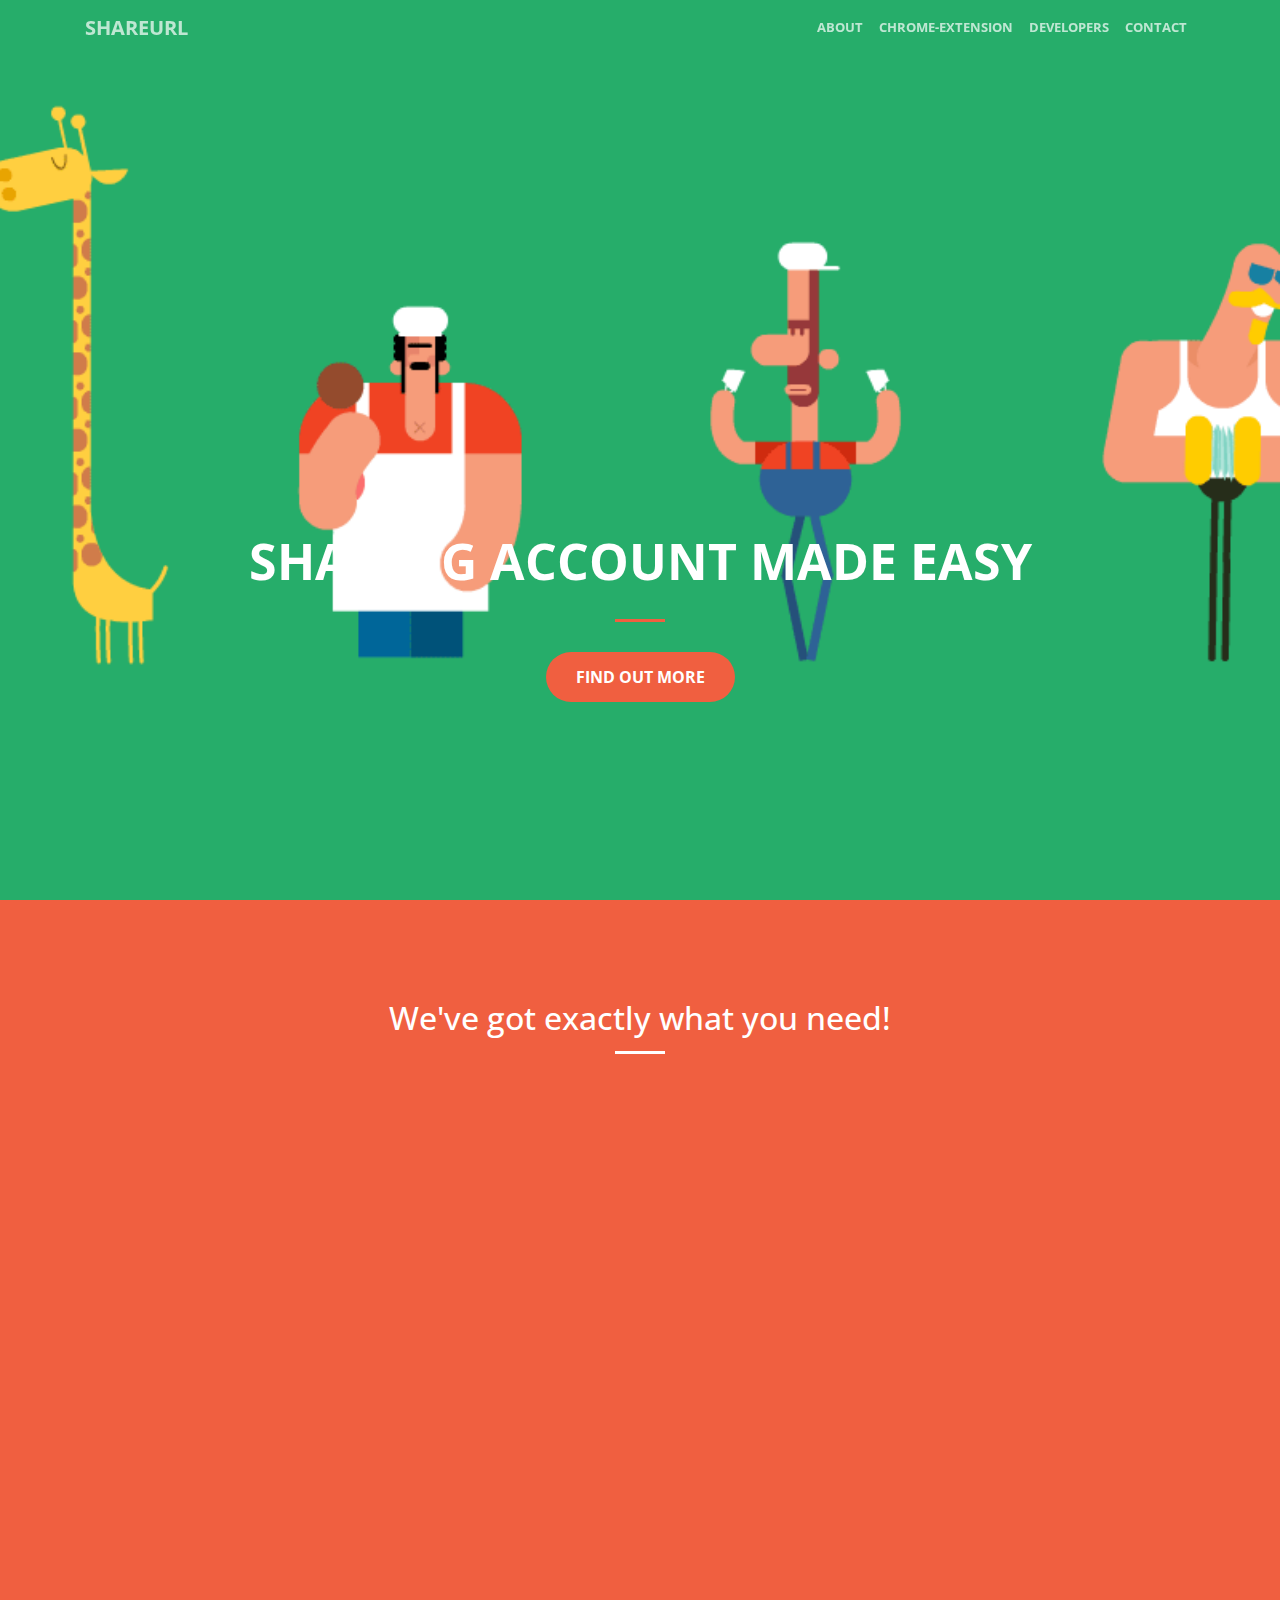
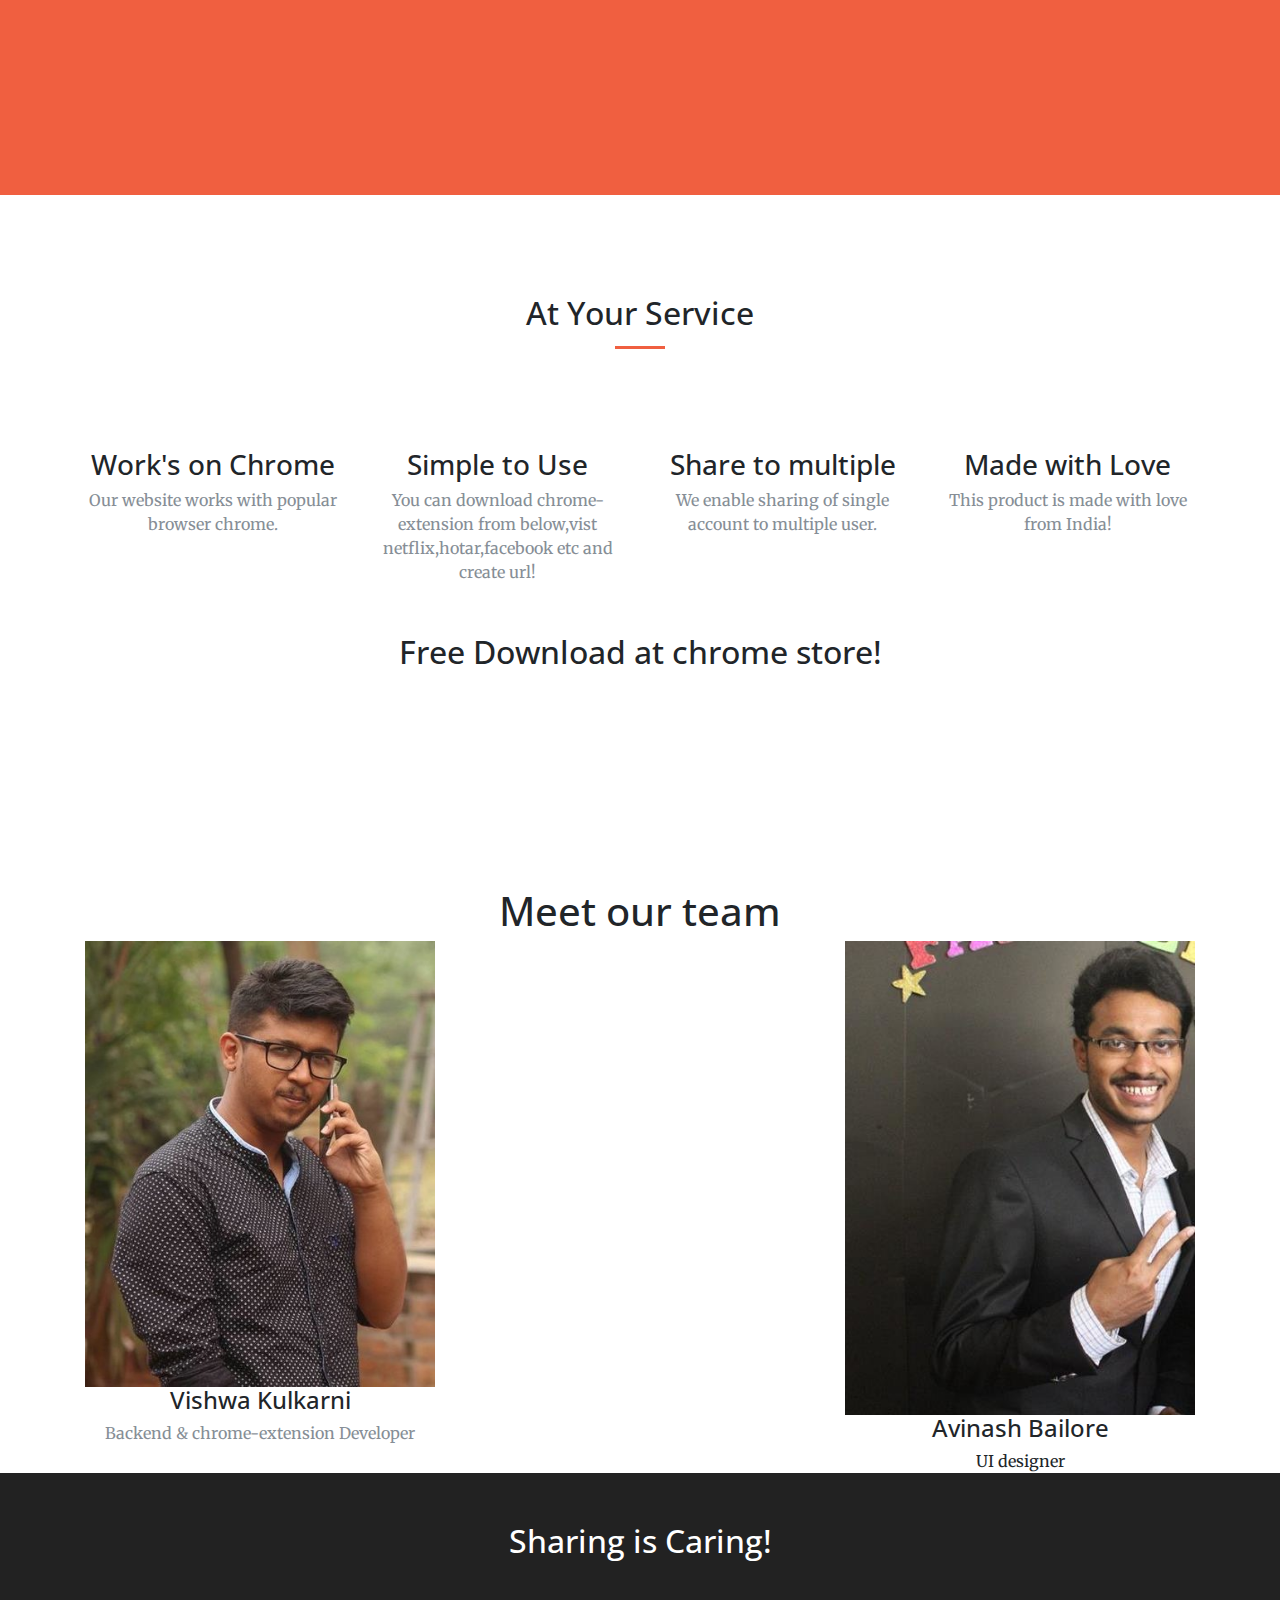
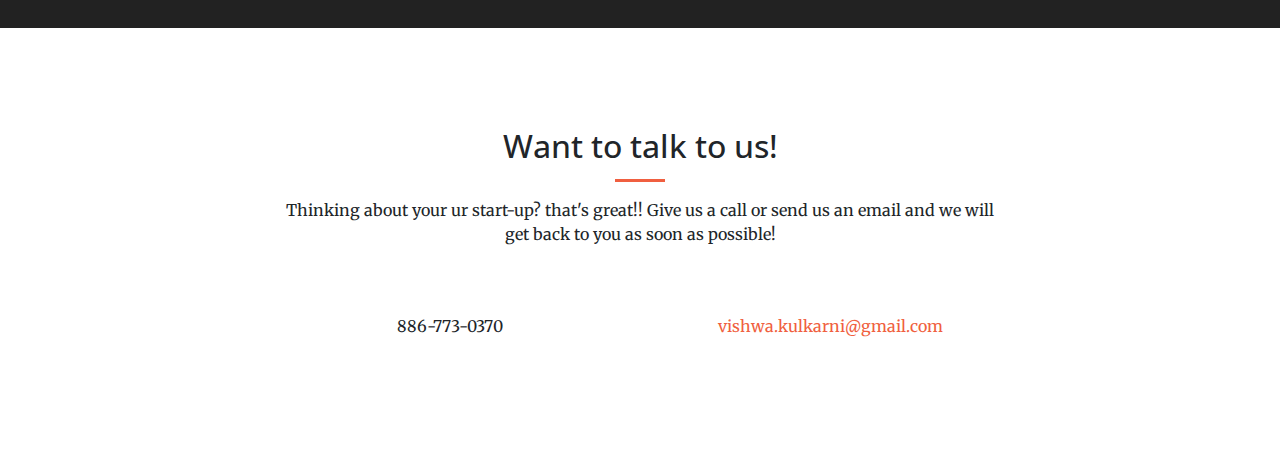
==== templates/index.html @ cdec285e "gcp gson_parser" ====
<!DOCTYPE html>
<html lang="en">

  <head>

    <meta charset="utf-8">
    <meta name="viewport" content="width=device-width, initial-scale=1, shrink-to-fit=no">
    <meta name="description" content="">
    <meta name="author" content="">

    <title>ShareUrl-Sharing is caring</title>

    <!-- Bootstrap core CSS -->
    <link href="../static/vendor/bootstrap/css/bootstrap.min.css" rel="stylesheet">

    <!-- Custom fonts for this template -->
    <link href="../static/vendor/font-awesome/css/font-awesome.min.css" rel="stylesheet" type="text/css">
    <link href='https://fonts.googleapis.com/css?family=Open+Sans:300italic,400italic,600italic,700italic,800italic,400,300,600,700,800' rel='stylesheet' type='text/css'>
    <link href='https://fonts.googleapis.com/css?family=Merriweather:400,300,300italic,400italic,700,700italic,900,900italic' rel='stylesheet' type='text/css'>

    <!-- Plugin CSS -->
    <link href="../static/vendor/magnific-popup/magnific-popup.css" rel="stylesheet">

    <!-- Custom styles for this template -->
    <link href="../static/css/template.css" rel="stylesheet">
    <link href="../static/css/creative.css" rel="stylesheet">
    <link href="../static/css/materialdesignicons.min.css" rel="stylesheet">

  </head>

  <body id="page-top">

    <!-- Navigation -->
    <nav class="navbar navbar-expand-lg navbar-light fixed-top" id="mainNav">
      <div class="container">
        <a class="navbar-brand js-scroll-trigger" href="#page-top">ShareUrl</a>
        <button class="navbar-toggler navbar-toggler-right" type="button" data-toggle="collapse" data-target="#navbarResponsive" aria-controls="navbarResponsive" aria-expanded="false" aria-label="Toggle navigation">
          <span class="navbar-toggler-icon"></span>
        </button>
        <div class="collapse navbar-collapse" id="navbarResponsive">
          <ul class="navbar-nav ml-auto">
            <li class="nav-item">
              <a class="nav-link js-scroll-trigger" href="#about">About</a>
            </li>
            <li class="nav-item">
              <a class="nav-link js-scroll-trigger" href="#services">chrome-extension</a>
            </li>
            <li class="nav-item">
              <a class="nav-link js-scroll-trigger" href="#portfolio">developers</a>
            </li>
            <li class="nav-item">
              <a class="nav-link js-scroll-trigger" href="#contact">Contact</a>
            </li>
          </ul>
        </div>
      </div>
    </nav>

    <header class="masthead mastheadNavigate">
      <div class="header-content">
        <div class="header-content-inner">
          <br><br><br><br><br><br><br><br><br><br><br><br><br><br>
          <h1 id="homeHeading">Sharing account made easy</h1>
          <hr>
          <a class="btn btn-primary btn-xl js-scroll-trigger" href="#about">Find Out More</a>
        </div>
      </div>
    </header>

    <section class="bg-primary" id="about">
      <div class="container">
          <h2 align="center" class="section-heading text-white">We've got exactly what you need!</h2>
          <hr class="light"> 
          <div class="embed-responsive embed-responsive-16by9">
              <iframe class="embed-responsive-item" src="https://www.youtube.com/embed/mBrI1czju7w"></iframe>
            </div>            
      </div>
    </section>

    <section id="services">
      <div class="container">
        <div class="row">
          <div class="col-lg-12 text-center">
            <h2 class="section-heading">At Your Service</h2>
            <hr class="primary">
          </div>
        </div>
      </div>
      <div class="container">
        <div class="row">
          <div class="col-lg-3 col-md-6 text-center">
            <div class="service-box">
              <i class="fa fa-4x fa-chrome text-primary sr-icons"></i>
              <h3>Work's on Chrome</h3>
              <p class="text-muted">Our website works with popular browser chrome.</p>
            </div>
          </div>
          <div class="col-lg-3 col-md-6 text-center">
            <div class="service-box">
              <i class="fa fa-cog fa-spin fa-4x fa-fw text-primary sr-icons"></i>
              <h3>Simple to Use</h3>
              <p class="text-muted">You can download chrome-extension from below,vist netflix,hotar,facebook etc and create url! </p>
            </div>
          </div>
          <div class="col-lg-3 col-md-6 text-center">
            <div class="service-box">
              <i class="fa fa-4x  fa-users text-primary sr-icons"></i>
              <h3>Share to multiple</h3>
              <p class="text-muted">We enable sharing of single account to multiple user.</p>
            </div>
          </div>
          <div class="col-lg-3 col-md-6 text-center">
            <div class="service-box">
              <i class="fa fa-4x fa-heart text-primary sr-icons"></i>
              <h3>Made with Love</h3>
              <p class="text-muted">This product is made with love from India!</p>
            </div>
          </div>
        </div>
      </div>
      <div class="call-to-action">
          <div class="container text-center">
            <h2>Free Download at chrome store!</h2>
            <a class="btn btn-primary btn-xl sr-button" href="https://chrome.google.com/webstore/detail/fanfmpddlmekneofaoeijddmadflebof/" target="_blank" >Download Now!</a>
          </div>
        </div>
    </section>

    <section class="p-0" id="portfolio">
        <div class="container">
          <div class="sectionContent">
             <h1 align="center">
                Meet our team
              </h1>
            <div class="row nino-hoverEffect">
              <div class="col-md-4 col-sm-4">
                <div class="item">
                  <div class="overlay" href="#">
                    <div class="content">
                        <a href="https://www.facebook.com/vishy.kulkarni" class="nino-icon"><i class="fa fa-facebook fa-3x sr-contact"></i></a>
                        <a href="https://twitter.com/vishy_kulk" class="nino-icon"><i class="fa fa-twitter fa-3x sr-contact"></i></a>
                        <a href="https://www.instagram.com/vishy_kulk/" class="nino-icon"><i class="fa fa-instagram fa-3x sr-contact"></i></a>
                        <a href="https://github.com/vishwakulkarni" class="nino-icon"><i class="fa fa-github fa-3x sr-contact"></i></a>
                    </div>
                    <img src="../static/img/portfolio/fullsize/rsz_vishwa.jpg" alt="">
                  </div>
                </div>
                <div class="info">
                  <h4 class="name">Vishwa Kulkarni</h4>
                  <p class="text-muted">Backend & chrome-extension Developer</p>
                </div>
              </div>
              <div class="col-md-4 col-sm-4">
              </div>
              <div class="col-md-4 col-sm-4">
                <div class="item">
                  <div class="overlay" href="#">
                    <div class="content">
                      <a href="https://www.facebook.com/avinash.bailore" class="nino-icon"><i class="fa fa-facebook fa-3x sr-contact"></i></a>
                      <a href="https://www.facebook.com/avinash.bailore" class="nino-icon"><i class="fa fa-twitter fa-3x sr-contact"></i></a>
                      <a href="https://www.facebook.com/avinash.bailore" class="nino-icon"><i class="fa fa-instagram fa-3x sr-contact"></i></a>
                      <a href="https://www.facebook.com/avinash.bailore" class="nino-icon"><i class="fa fa-github fa-3x sr-contact"></i></a>
                    </div>
                    <img src="../static/img/portfolio/fullsize/rsz_avi.jpg" alt="">
                  </div>
                </div>
                <div class="info">
                  <h4 class="name">Avinash Bailore</h4>
                  <span class="regency">UI designer</span>
                </div>
              </div>
            </div>
          </div>
        </div>
        <!-- <div class="container">
            <div class="row">
              <div class="col-lg-12 text-center">
                <h2 class="section-heading">Our Amazing Team</h2>
      
              </div>
            </div>
            <div class="row">
              <div class="col-sm-4">
                <div class="team-member">
                  <img class="mx-auto rounded-circle" src="../static/img/portfolio/fullsize/rsz_vishwa.jpg" alt="">
                  <h4>Vishwa Kulkarni</h4>
                  <p class="text-muted">Backend & Extension developer</p>
                  <ul class="list-inline social-buttons">
                    <li class="list-inline-item">
                        <a href="https://twitter.com/vishy_kulk"><i class="fa fa-twitter fa-3x sr-contact"></i></a>
                    </li>
                    <li class="list-inline-item">
                        <a href="https://www.facebook.com/vishy.kulkarni"><i class="fa fa-facebook fa-3x sr-contact"></i></a>
                    </li>
                    <li class="list-inline-item">
                        <a href="https://github.com/vishwakulkarni"><i class="fa fa-github fa-3x sr-contact"></i></a>
                    </li>
                  </ul>
                </div>
              </div>
              <div class="col-sm-4">
        
              </div>
              <div class="col-sm-4">
                <div class="team-member">
                  <img class="mx-auto rounded-circle" src="../static/img/portfolio/fullsize/rsz_avi.jpg" alt="">
                  <h4>Avinash Bailore</h4>
                  <p class="text-muted">Frontend Developer</p>
                  <ul class="list-inline social-buttons">
                      <li class="list-inline-item">
                          <a href="https://www.facebook.com/avinash.bailore"><i class="fa fa-twitter fa-3x sr-contact"></i></a>
                      </li>
                      <li class="list-inline-item">
                          <a href="https://www.facebook.com/avinash.bailore"><i class="fa fa-facebook fa-3x sr-contact"></i></a>
                      </li>
                      <li class="list-inline-item">
                          <a href="https://www.facebook.com/avinash.bailore"><i class="fa fa-github fa-3x sr-contact"></i></a>
                      </li>
                    </ul>
                </div>
              </div>
            </div>
            <div class="row">
              <div class="col-lg-8 mx-auto text-center">
                
              </div>
            </div>
          </div> -->
    </section>

    <div class="call-to-action bg-dark">
      <div class="container text-center">
        <h2 color="white">Sharing is Caring!</h2>
      </div>
    </div>

    <section id="contact">
      <div class="container">
        <div class="row">
          <div class="col-lg-8 mx-auto text-center">
            <h2 class="section-heading">Want to talk to us!</h2>
            <hr class="primary">
            <p>Thinking about your ur start-up? that's great!! Give us a call or send us an email and we will get back to you as soon as possible!</p>
          </div>
        </div>
        <div class="row">
          <div class="col-lg-4 ml-auto text-center">
            <i class="fa fa-phone fa-3x sr-contact"></i>
            <p>886-773-0370</p>
          </div>
          <div class="col-lg-4 mr-auto text-center">
            <i class="fa fa-envelope-o fa-3x sr-contact"></i>
            <p>
              <a href="mailto:vishwa.kulkarni@gmail.com">vishwa.kulkarni@gmail.com</a>
            </p>
          </div>
        </div>
      </div>
    </section>

    <!-- Bootstrap core JavaScript -->
    <script src="../static/vendor/jquery/jquery.min.js"></script>
    <script src="../static/vendor/popper/popper.min.js"></script>
    <script src="../static/vendor/bootstrap/js/bootstrap.min.js"></script>

    <!-- Plugin JavaScript -->
    <script src="../static/vendor/jquery-easing/jquery.easing.min.js"></script>
    <script src="../static/vendor/scrollreveal/scrollreveal.min.js"></script>
    <script src="../static/vendor/magnific-popup/jquery.magnific-popup.min.js"></script>

    <!-- Custom scripts for this template -->
    <script src="../static/js/creative.min.js"></script>

  </body>

</html>
---- static/css/template.css ----
/**
* @author    Ninodezign.com http://www.ninodezign.com
* @copyright Copyright (C) 2016 Ninodezign.com. All rights reserved.
* @license   Ninodezign.com Proprietary License
*/
/* ============================== DEFAULT HTML ============================== */

/* =============== DEFAULT HTML - IMAGES STYLES =============== */
img {
	border: none;
	max-width: 100%;
}
img.image-left {
	float: left;
	margin-right: 5px;
}
img.img-full-width {
	width: 100%;
}
/* =============== PREDEFINED CONTENT ALIGN =============== */
.margin-left {
	margin-left: 1em !important;
	margin-right: 0;
}
.margin-right {
	margin-left: 0;
	margin-right: 1em !important;
}
/* ============================== LAYOUT ============================== */
/* =============== LAYOUT - GENERAL LAYOUT =============== */
.container {
	position: relative;
}
[layout="row"] {
	display: -webkit-flex;
	display: -moz-flex;
	display: -ms-flexbox;
	display: flex;
}
.fsr {
	-webkit-flex-shrink: 0;
	flex-shrink: 0;
}
.fg {
	-webkit-flex-grow: 1;
	flex-grow: 1;
}
.fw {
	flex-wrap: wrap;
}
.verticalStretch {
	-ms-flex-align: stretch;
	-webkit-align-items: stretch;
	-webkit-box-align: stretch;
	align-items: stretch;
}
.verticalCenter {
	-ms-flex-align: center;
	-webkit-align-items: center;
	-webkit-box-align: center;
	align-items: center;
}
.nino-btn {
	display: inline-block;
	color: #fff;
	text-transform: uppercase;
	padding: 10px 20px;
	text-align: center;
	border: 2px solid #fff;
	font-size: 12px;
	line-height: 100%;
}
.nino-btn:hover {
	color: #fff;
}
.bg-white {
	background-color: #fff !important;
}
/* =============== HOVER EFFECT =============== */
.nino-hoverEffect {
	text-align: center;
}
.nino-hoverEffect .item {
	background: #95e1d3;
	display: inline-block;
}
.nino-hoverEffect .item .overlay {
	display: block;
	position: relative;
	left: 0;
	top: 0;
	-webkit-transition: all .3s ease-in-out;
	   -moz-transition: all .3s ease-in-out;
		 -o-transition: all .3s ease-in-out;
		-ms-transition: all .3s ease-in-out;
			transition: all .3s ease-in-out;
}
.nino-hoverEffect .item .overlay:before {
	content: "";
	position: absolute;
	left: 0;
	top: 0;
	width: 100%;
	height: 100%;
	opacity: 0;	
	-webkit-transition: all .3s ease-in-out;
	   -moz-transition: all .3s ease-in-out;
		 -o-transition: all .3s ease-in-out;
		-ms-transition: all .3s ease-in-out;
			transition: all .3s ease-in-out;
	background: rgba(243,129,129,0.9); /* fallback for old browsers */ /* Chrome 10-25, Safari 5.1-6 */
	background: -webkit-linear-gradient(top, rgba(243,129,129,0.9), rgba(252, 227, 138, 0.9));
	background: -o-linear-gradient(top, rgba(243,129,129,0.9), rgba(252, 227, 138, 0.9));
	background: linear-gradient(to bottom, rgba(243,129,129,0.9), rgba(252, 227, 138, 0.9)); /* W3C, IE 10+/ Edge, Firefox 16+, Chrome 26+, Opera 12+, Safari 7+ */
}
.nino-hoverEffect .item:hover .overlay {
	left: -10px;
	top: -10px;
}
.nino-hoverEffect .item:hover .overlay:before {
	opacity: 1;	
}
.nino-hoverEffect .content {
	position: absolute;
	left: 0;
	top: 50%;
	width: 100%;
	z-index: 1;
	opacity: 0;
	text-align: center;
	color: #fff;
	text-transform: uppercase;	
	-webkit-transform: translateY(-50%);
	   -moz-transform: translateY(-50%);
		 -o-transform: translateY(-50%);
		-ms-transform: translateY(-50%);
			transform: translateY(-50%);
}
.nino-hoverEffect .item:hover .content {
	opacity: 1;
}
/* =============== LAYOUT - HEADER AREA =============== */
#nino-header {
	position: relative;
	font-family: 'Montserrat', sans-serif;
	background: url(../images/bg-header.jpg) no-repeat center center / cover;
}
#nino-header:after {
	content: "";
	position: absolute;
	left: 0;
	top: 0;
	width: 100%;
	height: 100%;
	background: rgba(243,129,129,0.9); /* fallback for old browsers */ /* Chrome 10-25, Safari 5.1-6 */
	background: -webkit-linear-gradient(top, rgba(243,129,129,0.9), rgba(252, 227, 138, 0.9));
	background: -o-linear-gradient(top, rgba(243,129,129,0.9), rgba(252, 227, 138, 0.9));
	background: linear-gradient(to bottom, rgba(243,129,129,0.9), rgba(252, 227, 138, 0.9)); /* W3C, IE 10+/ Edge, Firefox 16+, Chrome 26+, Opera 12+, Safari 7+ */
}
#nino-headerInner {
	position: relative;
	z-index: 5;
}
/* =============== MAIN SLIDER =============== */
#nino-slider {
	padding: 40px 0 0;
}
#nino-slider .carousel-inner {
	height: 386px;
}
#nino-slider .carousel-inner > .item {
	text-align: center;
	color: #fff;
}
#nino-slider .carousel-indicators {
	width: 100%;
	left: 0;
	margin: 0;
	position: static;
	margin-top: 80px;
}
#nino-slider .carousel-indicators li,
#nino-slider .carousel-indicators li.active {
	float: left;
	width: 25%;
	height: auto;
	margin: 0;	
	text-indent: initial;
	border-radius: 0;
	background: none;
	text-align: left;
	border: none;
}
#nino-slider .carousel-indicators li .inner {
	border-top: 2px solid #f7eac4;
	position: relative;
	color: #faf3e0;
	text-transform: uppercase;
	margin: 0 12px;
	padding: 10px 0;
}
#nino-slider .carousel-indicators li:hover .inner,
#nino-slider .carousel-indicators li.active .inner {
	border-color: #fff;
	color: #fff;
}
#nino-slider .carousel-indicators li:hover .inner:after,
#nino-slider .carousel-indicators li.active .inner:after {
	content: "";
	position: absolute;
	left: 0;
	top: -2px;
	width: 60px;
	height: 2px;
	background: #f38181;
}
#nino-slider .carousel-indicators li .number {
	font-weight: 700;
	font-size: 18px;
	margin-right: 3px;
}
/* =============== LAYOUT - MENU AREA =============== */
#nino-navbar {
	background: none;
	border: none;
	border-radius: 0;
}
#nino-navbar .navbar-brand {
	color: #fff;
	font-weight: 700;
	font-size: 20px;
}
#nino-navbar .navbar-nav > li > a {
	color: #fff;
	font-weight: 500;
	text-transform: uppercase;
	border-bottom: 3px solid transparent;
	padding: 15px 5px 5px;
	margin: 0 12px;
}
#nino-navbar .navbar-nav > li > a:hover,
#nino-navbar .navbar-nav > .active > a, 
#nino-navbar .navbar-nav > .active > a:hover {
	color: #fce38a;
	border-color: #fce38a;
	background: none;
}
#nino-navbar .nino-menuItem {
	float: right;
}
#nino-navbar .nino-iconsGroup li a {
	border: none;
	font-size: 18px;
}
#nino-navbar .navbar-toggle {
	margin-right: 0;
	border: none;
}
#nino-navbar .navbar-toggle:hover,
#nino-navbar .navbar-toggle:focus {
	background: none;
}
#nino-navbar .navbar-toggle .icon-bar {
	background: #fff;
}
/* ----------- FIXED NAVBAR WITH ANIMATE ----------- */
.nino-fixed-nav #nino-navbar {
	position: fixed;
	top: 0;
	left: 0;
    width: 100%;
    background: rgba(241, 114, 114, 0.96);
    z-index: 2;
    -webkit-animation-duration: .5s;
    		animation-duration: .5s;
    -webkit-animation-fill-mode: both;
    		animation-fill-mode: both;
    -webkit-animation-name: fadeInDown;
    		animation-name: fadeInDown;
}
.nino-fixed-nav #nino-navbar .navbar-nav > li > a {
	border: none;
}
@-webkit-keyframes fadeInDown {
    0% {
        opacity: 0;
        -webkit-transform: translate3d(0, -100%, 0);
        transform: translate3d(0, -100%, 0)
    }
    100% {
        opacity: 1;
        -webkit-transform: none;
        transform: none
    }
}
@keyframes fadeInDown {
    0% {
        opacity: 0;
        -webkit-transform: translate3d(0, -100%, 0);
        transform: translate3d(0, -100%, 0)
    }
    100% {
        opacity: 1;
        -webkit-transform: none;
        transform: none
    }
}
/* =============== LAYOUT - CONTENT AREA =============== */
section {
	padding: 80px 0;
}
#nino-slider .nino-sectionHeading {
	font-size: 110px;
	color: #fff;
}
#nino-slider .nino-sectionHeading .nino-subHeading {
	font-size: 55px;
}
#nino-slider .nino-sectionHeading:after {
	background: #fff;
}
.nino-sectionHeading {
	font-weight: 700;
	font-size: 25px;
	line-height: 1;
	position: relative;
	padding-bottom: 20px;
	margin-bottom: 30px;
	text-align: center;
	color: #333;
}
.nino-sectionHeading:after {
	content: "";
	position: absolute;
	left: 50%;
	bottom: 0;
	width: 50px;
	height: 2px;
	background: #f38181;
	transform: translateX(-50%);
}
.nino-sectionHeading .nino-subHeading {
	display: block;
	text-transform: none;
	font-weight: 400;
	font-family: 'Kaushan Script', cursive;
	font-size: 20px;
	margin-bottom: 20px;
}
.nino-sectionDesc {
	text-align: center;
	max-width: 750px;
	margin: 0 auto 40px;
}
/* =============== SECTION STORY ABOUT US =============== */
#nino-story .content {
	font-weight: 700;
	font-size: 14px;
}
#nino-story .content .nino-icon {
	display: block;
	font-size: 30px;
}
/* =============== SECTION COUNTING =============== */
#nino-counting {
	padding: 0;
	background: #95e1d3;
	font-family: 'Montserrat', sans-serif;
	text-align: center;
	color: #fff;
	text-transform: uppercase;
	font-size: 14px;
}
#nino-counting .item {
	width: 20%;
	padding: 60px 5px;
	border-right: 1px solid rgba(255, 255, 255, 0.35);
}
#nino-counting .item:first-child {
	border-left: 1px solid rgba(255, 255, 255, 0.35);
}
#nino-counting .number {
	font-size: 65px;
	font-weight: 700;
	line-height: 100%;
	margin-bottom: 10px;
}
/* =============== SECTION SERVICES =============== */
#nino-services .nino-icon {
	font-size: 30px;
	margin-right: 20px;
	color: #95e1d3;
}
#nino-services .item:not(:nth-last-child(-n+3)) {
	border-bottom: 1px solid #e5e5e5;
	margin-bottom: 50px;
	padding-bottom: 40px;
}
#nino-services .nino-serviceTitle {
	font-weight: 500;
	font-size: 14px;
}
/* =============== SECTION UNIQUE DESIGN =============== */
#nino-uniqueDesign {
	padding-bottom: 0;
	margin-bottom: 30px;
	background: #e0e0e0 url(../images/unique-design/bg-unique-design.jpg) no-repeat center center / cover;
}
#nino-uniqueDesign .nino-devices {
	position: relative;
	text-align: center;
}
#nino-uniqueDesign .nino-devices .tablet {
	width: 380px;
}
#nino-uniqueDesign .nino-devices .mobile {
	position: absolute;
	bottom: -60px;
	left: 50%;
	margin-left: 140px;
	width: 170px;
}
/* =============== SECTION WHAT WE DO =============== */
#nino-whatWeDo .panel-group {
	margin: 0;
}
#nino-whatWeDo .panel-group .panel+.panel {
    margin-top: 8px;
}
#nino-whatWeDo .panel-default {
	border-color: #e5e5e5;
	border-radius: 0;
}
#nino-whatWeDo .panel-default > .panel-heading {
	background: #fff;
	padding: 0;
}
#nino-whatWeDo .panel-title {
	font-size: 14px;
}
#nino-whatWeDo .panel-title a {
	display: block;
	padding: 20px 15px 20px 50px;
	position: relative;
	text-decoration: none;
}
#nino-whatWeDo .panel-title .nino-icon {
	position: absolute;
	left: 10px;
	top: 13px;
	font-size: 30px;
	color: #95e1d3;
}
#nino-whatWeDo .panel-title .nino-icon.arrow {
	left: auto;
	right: 10px;
	color: #ccc;
}
#nino-whatWeDo .panel-title .collapsed .nino-icon.arrow {
	-webkit-transform: rotate(180deg);
	   -moz-transform: rotate(180deg);
		 -o-transform: rotate(180deg);
		-ms-transform: rotate(180deg);
			transform: rotate(180deg);
}
#nino-whatWeDo .panel-body {
	font-style: italic;
	height: 185px;
	font-weight: 300;
}
#nino-whatWeDo .mCS-default .mCSB_scrollTools .mCSB_dragger .mCSB_dragger_bar,
#nino-whatWeDo .mCS-default .mCSB_scrollTools .mCSB_dragger.mCSB_dragger_onDrag .mCSB_dragger_bar, 
#nino-whatWeDo .mCS-default .mCSB_scrollTools .mCSB_dragger:active .mCSB_dragger_bar {
	background: #95e1d3;
}
#nino-whatWeDo .mCSB_scrollTools .mCSB_draggerRail {
	background: #f5f5f5;
}
/* =============== SECTION TESTIMONIAL =============== */
.nino-testimonial {
	background: #f8f8f8;
	padding: 60px 0;
}
.nino-testimonial .unslider-arrow {
	font-size: 40px;
	color: #ccc;
	top: 50%;
	-webkit-transform: translateY(-50%);
	   -moz-transform: translateY(-50%);
		 -o-transform: translateY(-50%);
		-ms-transform: translateY(-50%);
			transform: translateY(-50%);
}
.nino-testimonialSlider {
	margin: 0 80px;
}
.nino-testimonialSlider .nino-avatar {
	width: 190px;
	margin-right: 35px;
}
.nino-testimonialSlider .nino-symbol {
	margin: 0 35px 0 5px;
}
.nino-testimonialSlider .nino-symbol .nino-icon {
	padding: 16px;
	border: 2px solid #95e1d3;
	font-size: 65px;
	color: #95e1d3;
}
.nino-testimonialSlider .quote {
	font-size: 18px;
	font-weight: 300;
	font-style: italic;
	margin-bottom: 10px;
}
.nino-testimonialSlider .name {
    font-family: 'Kaushan Script', cursive;
    font-size: 18px;
    position: relative;
    padding-left: 50px;
}
.nino-testimonialSlider .name:after {
	content: "";
	position: absolute;
	left: 0;
	top: 50%;
	width: 40px;
	height: 2px;
	background: #f38181;
	-webkit-transform: translateY(-50%);
	   -moz-transform: translateY(-50%);
		 -o-transform: translateY(-50%);
		-ms-transform: translateY(-50%);
			transform: translateY(-50%);
}
/* =============== SECTION BRAND =============== */
#nino-brand {
	padding: 50px 0;
	background: #f8f8f8;
	text-align: center;
}
#nino-brand a {
	display: block;
}
#nino-brand a:hover {
	-webkit-transform: scale(1.1,1.1);
	   -moz-transform: scale(1.1,1.1);
		 -o-transform: scale(1.1,1.1);
		-ms-transform: scale(1.1,1.1);
			transform: scale(1.1,1.1);
}
/* =============== SECTION PORTFOLIO =============== */
#nino-portfolio {
	padding-bottom: 0;
}
#nino-portfolio .nino-portfolioItems {
	position: relative;
	margin: 0;
	padding: 0;
}
#nino-portfolio .nino-portfolioItems li {
	float: left;
	width: 25%;
	background: #fff;
	position: relative;
}
#nino-portfolio .nino-portfolioItems li a,
#nino-portfolio .nino-portfolioItems li a img {
	display: block;
	position: relative;
}
#nino-portfolio .nino-portfolioItems li a {
	overflow: hidden;
	color: #fff;
}
#nino-portfolio .nino-portfolioItems li .overlay {
	position: absolute;
	width: 100%;
	height: 100%;
	text-align: center;
	background: rgba(243,129,129,0.9); /* fallback for old browsers */ /* Chrome 10-25, Safari 5.1-6 */
	background: -webkit-linear-gradient(top, rgba(243,129,129,0.9), rgba(252, 227, 138, 0.9));
	background: -o-linear-gradient(top, rgba(243,129,129,0.9), rgba(252, 227, 138, 0.9));
	background: linear-gradient(to bottom, rgba(243,129,129,0.9), rgba(252, 227, 138, 0.9)); /* W3C, IE 10+/ Edge, Firefox 16+, Chrome 26+, Opera 12+, Safari 7+ */
}
#nino-portfolio .nino-portfolioItems li .content {
	position: absolute;
	left: 0 !important;
	top: 50% !important;
	width: 100%;
	-webkit-transform: translateY(-50%);
	   -moz-transform: translateY(-50%);
		 -o-transform: translateY(-50%);
		-ms-transform: translateY(-50%);
			transform: translateY(-50%);
}
#nino-portfolio .nino-portfolioItems li .nino-icon {
	font-size: 30px;
}
#nino-portfolio .nino-portfolioItems li .title {
	color: #fff;
	font-size: 14px;
	margin: 5px 0 5px;
}
#nino-portfolio .nino-portfolioItems li .desc {
	font-style: italic;
	font-size: 12px;
}
/* =============== SECTION OUR TEAM =============== */
#nino-ourTeam .content .nino-icon {
	display: inline-block;
	font-size: 25px;
	color: #f38181;
	background: #fce38a;
	padding: 10px;
	margin: 0 -1px;
	line-height: 100%;
}
#nino-ourTeam .content .nino-icon:hover {
	color: #fff;
	background: #f38181;
}
#nino-ourTeam .info {
	margin-top: 35px;
	text-align: center;
}
#nino-ourTeam .name {
	font-size: 14px;
	margin: 0 0 5px;
}
#nino-ourTeam .regency {
	font-style: italic;
}
/* =============== SECTION HAPPY CLIENT =============== */
#nino-happyClient {
	background: url(../images/happy-client/bg-happy-client.jpg) no-repeat center center / cover;
}
#nino-happyClient .item {
	margin-bottom: 30px;
}
#nino-happyClient .nino-avatar {
	width: 80px;
	margin-right: 30px;
}
#nino-happyClient .name {
	font-size: 14px;
}
#nino-happyClient .regency {
	position: relative;
	padding-bottom: 12px;
	display: inline-block;
	font-style: italic;
	margin-bottom: 12px;
}
#nino-happyClient .regency:after {
	content: "";
	position: absolute;
	left: 0;
	bottom: 0;
	width: 50px;
	height: 2px;
	background: #f38181;
}
/* =============== SECTION LATEST BLOG =============== */
#nino-latestBlog article .articleThumb {
	position: relative;
	margin-bottom: 20px;
}
#nino-latestBlog article .date {
	position: absolute;
	background: #95e1d3;
	left: -10px;
	bottom: 10px;
	padding: 10px 15px;
	color: #fff;
	text-align: center;
}
#nino-latestBlog article .date .number {
	display: block;
	font-size: 28px;
	line-height: 100%;
	font-weight: 700;
	font-family: 'Montserrat', sans-serif;
}
#nino-latestBlog article .date .text {
	display: block;
	font-weight: 300;
	font-style: italic;
}
#nino-latestBlog article .articleTitle {
	font-size: 14px;
}
#nino-latestBlog article .articleMeta {
	border-top: 1px solid #e5e5e5;
	margin-top: 15px;
	padding-top: 15px;
}
#nino-latestBlog article .articleMeta a {
	color: #999;
	display: inline-block;
	margin-right: 15px;
	font-style: italic;
	font-weight: 300;
}
#nino-latestBlog article .articleMeta a:hover {
	color: #000;
}
#nino-latestBlog article .articleMeta .nino-icon {
	color: #95e1d3;
	font-size: 17px;
	position: relative;
	top: 2px;
}
/* =============== SECTION MAP =============== */
#nino-map {
	padding: 40px 0;
	background: url(../images/map/bg-map.jpg) no-repeat center center / cover;
}
#nino-map .nino-sectionHeading {
	color: #f28989;
	margin: 0;
	cursor: pointer;
}
#nino-map .nino-sectionHeading .nino-icon {
	display: block;
	margin-bottom: 10px;
	font-size: 40px;
}
#nino-map .mapWrap {
	visibility: hidden;
	opacity: 0;
	height: 0 !important;
	margin-top: 20px;
}
#nino-map .mapWrap iframe {
	width: 100%;
	height: 300px;
}
#nino-map.showMap .mapWrap {
	visibility: visible;
	opacity: 1;
	height: auto !important;
	border: 2px solid #ff9c00;
}
#nino-map .nino-locationInfo {
	width: 250px;
}
/* =============== LAYOUT - FOOTER AREA =============== */
footer {
	padding-top: 50px;
	background: #f8f8f8;
}
footer .nino-colHeading {
	margin: 0 0 25px;
	font-size: 14px;
}
footer .colInfo {
	margin-bottom: 30px;
}
/* ----------- COL 1 ----------- */
footer .footerLogo a {
	color: #ccc;
	font-size: 40px;
	font-family: 'Montserrat', sans-serif;
	font-weight: 700;
	display: inline-block;
	margin-bottom: 20px;
	line-height: 100%;
}
footer .nino-followUs {
	margin: 25px 0;
}
footer .nino-followUs .totalFollow {
	color: #333;
	font-weight: 500;
	font-family: 'Montserrat', sans-serif;
	border-bottom: 1px solid #e5e5e5;
	padding-bottom: 5px;
	margin-bottom: 10px;
}
footer .nino-followUs .totalFollow span {
	font-size: 18px;
	font-weight: 700;
}
footer .nino-followUs .socialNetwork .text {
	font-style: italic;
	font-weight: 300;
	display: inline-block;
	margin-right: 10px;
}
footer .nino-followUs .socialNetwork .nino-icon {
	display: inline-block;
	margin: 0 3px;
	font-size: 18px;
	color: #95e1d3;
}
footer .nino-subscribeForm .input-group input,
footer .nino-subscribeForm .input-group .btn {
	border-radius: 0;
}
footer .nino-subscribeForm .input-group input {
	border-color: #e7e7e7;
	box-shadow: none;
	font-style: italic;
	font-size: 15px;
}
footer .nino-subscribeForm .input-group .btn {
	text-transform: uppercase;
	font-weight: 700;
	font-family: 'Montserrat', sans-serif;
	font-size: 14px;
	background: #95e1d3;
	border: none;
}
/* ----------- COL 2 ----------- */
footer .listArticles > li {
	margin-bottom: 20px;
}
footer .listArticles > li:last-child {
	margin-bottom: 0;
}
footer .listArticles .articleThumb {
	width: 120px;
	margin-right: 15px;
}
footer .listArticles .articleTitle {
	font-size: 12px;
	margin: 0 0 5px;
	line-height: 1.4;
}
footer .listArticles .date {
	font-style: italic;
}
/* ----------- COL 3 ----------- */
footer .instagramImages a {
	float: left;
	width: 82px;
	margin: 1px;
}
footer .morePhoto {
	color: #999;
	font-style: italic;
	margin-top: 10px;
	display: inline-block;
}
/* ----------- COPYRIGHT ----------- */
footer .nino-copyright {
	text-align: center;
	border-top: 1px solid #e5e5e5;
	padding: 20px 0;
}
/* =============== SEARCH FORM =============== */
#nino-searchForm {
	position: fixed;
	left: 0;
	top: -100%;
	width: 100%;
	height: 100%;
	background: rgba(0,0,0,.9);
	padding: 20px;
	z-index: 10;
	opacity: 1;
	-webkit-transition: all .3s ease-in-out;
	   -moz-transition: all .3s ease-in-out;
		 -o-transition: all .3s ease-in-out;
		-ms-transition: all .3s ease-in-out;
			transition: all .3s ease-in-out;
}
#nino-searchForm.open {
	top: 0;
	opacity: 1;
}
#nino-searchForm .nino-searchInput {
    position: relative;
    top: 50%;
    height: 100px;
    box-shadow: none;
    font-size: 70px;
    background: none;
    border: none;
    border-bottom: 1px solid #333;
    font-weight: 700;
    padding: 20px 0;
    color: #fff;
    -webkit-transform: translateY(-50%);
	   -moz-transform: translateY(-50%);
		 -o-transform: translateY(-50%);
		-ms-transform: translateY(-50%);
			transform: translateY(-50%);
}
#nino-searchForm .nino-close {
	position: absolute;
	top: 20px;
	right: 20px;
	font-size: 60px;
	cursor: pointer;
}
#nino-searchForm .nino-close:hover {
	color: #fff;
}
/* =============== GO TO TOP =============== */
#nino-scrollToTop {
	width: 50px; 
	height: 50px;
	text-align: center;
	text-decoration: none;
	position: fixed;
	bottom: 10px;
	right: 10px;
	text-indent: -99999em;
	display: none;
	cursor: pointer;
	z-index: 2;
	background: #E74C3C url(../images/go-to-top.png) center center no-repeat;
}
#nino-scrollToTop:hover {
	text-decoration: none;
	background-color: #F75C4C;
}
/* =============== PRETTY PHOTO OVERRIDE =============== */
div.pp_pic_holder a {
	-webkit-transition: all 0s ease 0s;
	   -moz-transition: all 0s ease 0s;
		 -o-transition: all 0s ease 0s;
		-ms-transition: all 0s ease 0s;
			transition: all 0s ease 0s;
}
div.pp_default .pp_description {
	margin: 12px 50px 0 0;
}
div.pp_default .pp_social {
	width: 100%;
}
/* ============================================================ RESPONSIVE ============================================================ */
@media (max-width: 1200px) {

	/* =============== WHAT WE DO =============== */
	#nino-whatWeDo .panel-body {
		height: 118px;
	}
	/* =============== FOOTER =============== */
	footer .nino-followUs {
		margin: 15px 0;
	}
	footer .instagramImages a {
		width: 70px;
	}

}
@media (max-width: 992px) {
	section {
		padding: 45px 0;
	}	
	/* =============== SECTION TESTIMONIAL =============== */
	.nino-testimonial {
		padding: 30px 0;
	}
	.nino-testimonialSlider .quote {
		font-size: 13px;
	}
	.nino-testimonialSlider .nino-avatar {
		width: 130px;
	}
	/* =============== SECTION COUNTING =============== */
	#nino-counting {
		font-size: 10px;
	}
	#nino-counting .item {
		padding: 35px 5px;
	}
	#nino-counting .number {
		font-size: 50px;
	}
	/* =============== SECTION SERVICES =============== */
	#nino-services .item:not(:nth-last-child(-n+2)) {
		border-bottom: 1px solid #e5e5e5;
		margin-bottom: 30px;
    	padding-bottom: 20px;
	}
	/* =============== SECTION UNIQUE DESIGN =============== */
	#nino-uniqueDesign .nino-devices .tablet {
		width: 250px;
	}
	#nino-uniqueDesign .nino-devices .mobile {
		bottom: -38px;
		margin-left: 88px;
		width: 110px;
	}	
	/* =============== SECTION WHAT WE DO =============== */
	#nino-whatWeDo .panel-group {
		margin-top: 20px;
	}
	/* =============== SECTION OUR TEAM =============== */
	#nino-ourTeam .content .nino-icon {
		font-size: 18px;
		padding: 8px;
	}
	#nino-ourTeam .info {
		margin-top: 25px;
	}
	/* =============== SECTION BRAND =============== */
	#nino-brand {
		padding: 20px 0;
	}
	/* =============== SECTION LATEST BLOG =============== */
	#nino-latestBlog article .articleTitle {
		font-size: 11px;
	}
	#nino-latestBlog article .date {
		padding: 8px 12px;
	}
	#nino-latestBlog article .date .number {
		font-size: 18px;
	}
	#nino-latestBlog article .date .text {
		font-size: 11px;
	}

}

@media (max-width: 768px) {
	
	/* =============== HOVER EFFECT =============== */
	.nino-hoverEffect .item {
		margin-bottom: 15px;
	}
	/* =============== MAIN SLIDER =============== */
	#nino-slider {
		padding-top: 10px;
	}
	#nino-slider .carousel-inner {
		height: 270px;
	}
	#nino-slider .carousel-indicators {
		margin-top: 30px;
	}
	#nino-slider .nino-sectionHeading {
		font-size: 60px;
	}
	#nino-slider .nino-sectionHeading .nino-subHeading {
	    font-size: 35px;
	}
	/* =============== SECTION UNIQUE DESIGN =============== */
	#nino-uniqueDesign .nino-devices .mobile {
		margin-left: 65px;
	}
	/* =============== SECTION OUR TEAM =============== */
	#nino-ourTeam .info {
		margin: 0 0 20px;
	}
	/* =============== SECTION OUR WORK =============== */
	#nino-portfolio .nino-portfolioItems li {
		width: 50%;
	}
	/* =============== SECTION LATEST BLOG =============== */
	#nino-latestBlog {
		text-align: center;
	}
	#nino-latestBlog article {
		display: inline-block;
		max-width: 380px;
		margin-bottom: 30px;
		text-align: left;
	}
}

@media (max-width: 767px) {
	
	/* =============== MENU AREA =============== */
	#nino-navbar {
		background: rgba(234, 83, 83, 0.70);
	}
	#nino-navbar .navbar-header {
		padding-right: 80px;
	}
	#nino-navbar .navbar-nav > li > a {
		padding: 10px 5px 5px;
	}
	#nino-navbar .navbar-nav > li > a:hover, 
	#nino-navbar .navbar-nav > .active > a, 
	#nino-navbar .navbar-nav > .active > a:hover {
		border-color: transparent;
	}
	#nino-navbar .nino-menuItem,
	#nino-navbar .navbar-collapse {
		width: 100%;
	}
	#nino-navbar .navbar-collapse {
		background: rgba(56,56,56,0.95);
		border-color: #464646;
		position: absolute;
		z-index: 1;
		left: 0px;
	}
	#nino-navbar .nino-iconsGroup {
		position: absolute;
		right: 15px;
		top: 0;
		margin: 0;
	}
	#nino-navbar .nino-iconsGroup > li {
		display: inline-block;
	}
	#nino-navbar .nino-iconsGroup li a {
		margin: 0 0 0 15px;
		padding: 15px 0 5px;
	}
	/* =============== SECTION SERVICES =============== */
	#nino-services .item:not(:nth-last-child(-n+1)) {
		border-bottom: 1px solid #e5e5e5;
		margin-bottom: 20px;
		padding-bottom: 10px;
	}
}

@media (max-width: 640px) {
	section {
		padding: 30px 0;
	}
	.nino-sectionHeading {
		font-size: 20px;
		margin-bottom: 20px;
	}
	.nino-sectionHeading .nino-subHeading {
		font-size: 16px;
		margin-bottom: 10px;
	}
	.nino-sectionDesc {
		margin-bottom: 20px;
	}
	/* =============== MAIN SLIDER =============== */
	#nino-slider .nino-sectionHeading {
		font-size: 45px;
	}
	#nino-slider .nino-sectionHeading .nino-subHeading {
		font-size: 22px;
	}
	#nino-slider .carousel-inner {
		height: 205px;
	}
	#nino-slider .carousel-indicators li .number {
		display: none;
	}
	/* =============== SECTION COUNTING =============== */
	#nino-counting .item {
		padding: 20px 5px;
	}
	#nino-counting .number {
		font-size: 28px;
	}
	#nino-counting .text {
		font-size: 9px;
	}
	/* =============== SECTION UNIQUE DESIGN =============== */
	#nino-uniqueDesign .nino-devices .mobile {
		margin-left: 65px;
	}
	/* =============== SECTION TESTIMONIAL =============== */
	.nino-testimonialSlider {
		margin: 0 40px;
	}
	.nino-testimonialSlider .nino-symbol {
		font-size: 45px;
		margin: 0 15px 0 5px;
	}
	.nino-testimonialSlider .quote {
		font-size: 11px;
	}
	.nino-testimonialSlider .name {
		font-size: 13px;
	}
	.nino-testimonialSlider .nino-avatar {
		width: 100px;
		margin-right: 15px;
	}
	/* =============== SECTION UNIQUE DESIGN =============== */
	#nino-uniqueDesign .nino-devices .mobile {
		margin-left: 50px;
		width: 90px;
	}
	/* =============== SECTION HAPPY CLIENT =============== */
	#nino-happyClient .nino-avatar {
	    width: 50px;
	    margin-right: 15px;
	}
	/* =============== SEARCH FORM =============== */
	#nino-searchForm .nino-searchInput {
		height: 60px;
		font-size: 35px;

	}
	#nino-searchForm .nino-close {
		font-size: 40px;
	}
	/* =============== FOOTER =============== */
	footer {
		padding-top: 30px;
	}

}

@media (max-width: 480px) {
	
	/* =============== MAIN SLIDER =============== */
	#nino-slider .carousel-indicators li .inner {
		text-indent: -99999em;
		line-height: 0;
		border-width: 3px;
	}
	#nino-slider .carousel-indicators .inner:after {
		display: none;
	}
	#nino-slider .carousel-indicators li.active .inner {
		border-color: #f38181;
	}
	/* =============== SECTION TESTIMONIAL =============== */
	.nino-testimonialSlider .nino-symbol,
	.nino-testimonialSlider .nino-avatar {
		display: none;
	}
	/* =============== SECTION OUR WORK =============== */
	#nino-portfolio .nino-portfolioItems li {
		width: 100%;
	}
}
---- static/css/creative.css ----
/*!
 * Start Bootstrap - Createive v4.0.0-beta (https://startbootstrap.com/template-overviews/creative)
 * Copyright 2013-2017 Start Bootstrap
 * Licensed under MIT (https://github.com/BlackrockDigital/startbootstrap-creative/blob/master/LICENSE)
 */
body,
html {
  width: 100%;
  height: 100%; }

body {
  font-family: 'Merriweather', 'Helvetica Neue', Arial, sans-serif; }

hr {
  max-width: 50px;
  border-width: 3px;
  border-color: #F05F40; }

hr.light {
  border-color: white; }

a {
  color: #F05F40;
  -webkit-transition: all 0.2s;
  -moz-transition: all 0.2s;
  transition: all 0.2s; }
  a:focus, a:hover {
    color: #f05f40; }

h1,
h2,
h3,
h4,
h5,
h6 {
  font-family: 'Open Sans', 'Helvetica Neue', Arial, sans-serif; }

p {
  font-size: 16px;
  line-height: 1.5;
  margin-bottom: 20px; }

.bg-primary {
  background-color: #F05F40 !important; }

.bg-dark {
  color: white;
  background-color: #222222 !important; }

.text-faded {
  color: rgba(255, 255, 255, 0.7); }

section {
  padding: 100px 0; }

.section-heading {
  margin-top: 0; }

::-moz-selection {
  color: white;
  background: #222222;
  text-shadow: none; }

::selection {
  color: white;
  background: #222222;
  text-shadow: none; }

img::selection {
  color: white;
  background: transparent; }

img::-moz-selection {
  color: white;
  background: transparent; }

body {
  -webkit-tap-highlight-color: #222222; }

#mainNav {
  border-color: rgba(34, 34, 34, 0.05);
  background-color: white;
  font-family: 'Open Sans', 'Helvetica Neue', Arial, sans-serif;
  -webkit-transition: all 0.2s;
  -moz-transition: all 0.2s;
  transition: all 0.2s; }
  #mainNav .navbar-brand {
    font-weight: 700;
    text-transform: uppercase;
    color: #F05F40;
    font-family: 'Open Sans', 'Helvetica Neue', Arial, sans-serif; }
    #mainNav .navbar-brand:focus, #mainNav .navbar-brand:hover {
      color: #f05f40; }
  #mainNav .navbar-toggle {
    font-size: 12px;
    font-weight: 700;
    text-transform: uppercase;
    color: #222222; }
  #mainNav .navbar-nav > li.nav-item > a.nav-link:focus,
  #mainNav .navbar-nav > li.nav-item > a.nav-link {
    font-size: 13px;
    font-weight: 700;
    text-transform: uppercase;
    color: #222222; }
    #mainNav .navbar-nav > li.nav-item > a.nav-link:focus:hover,
    #mainNav .navbar-nav > li.nav-item > a.nav-link:hover {
      color: #F05F40; }
    #mainNav .navbar-nav > li.nav-item > a.nav-link:focus.active,
    #mainNav .navbar-nav > li.nav-item > a.nav-link.active {
      color: #F05F40 !important;
      background-color: transparent; }
      #mainNav .navbar-nav > li.nav-item > a.nav-link:focus.active:hover,
      #mainNav .navbar-nav > li.nav-item > a.nav-link.active:hover {
        background-color: transparent; }
  @media (min-width: 992px) {
    #mainNav {
      border-color: rgba(255, 255, 255, 0.3);
      background-color: transparent; }
      #mainNav .navbar-brand {
        color: rgba(255, 255, 255, 0.7); }
        #mainNav .navbar-brand:focus, #mainNav .navbar-brand:hover {
          color: white; }
      #mainNav .navbar-nav > li.nav-item > a.nav-link,
      #mainNav .navbar-nav > li.nav-item > a.nav-link:focus {
        color: rgba(255, 255, 255, 0.7); }
        #mainNav .navbar-nav > li.nav-item > a.nav-link:hover,
        #mainNav .navbar-nav > li.nav-item > a.nav-link:focus:hover {
          color: white; }
      #mainNav.navbar-shrink {
        border-color: rgba(34, 34, 34, 0.05);
        background-color: white; }
        #mainNav.navbar-shrink .navbar-brand {
          font-size: 16px;
          color: #F05F40; }
          #mainNav.navbar-shrink .navbar-brand:focus, #mainNav.navbar-shrink .navbar-brand:hover {
            color: #f05f40; }
        #mainNav.navbar-shrink .navbar-nav > li.nav-item > a.nav-link,
        #mainNav.navbar-shrink .navbar-nav > li.nav-item > a.nav-link:focus {
          color: #222222; }
          #mainNav.navbar-shrink .navbar-nav > li.nav-item > a.nav-link:hover,
          #mainNav.navbar-shrink .navbar-nav > li.nav-item > a.nav-link:focus:hover {
            color: #F05F40; } }


header.masthead {
  position: relative;
  width: 100%;
  min-height: auto;
  text-align: center;
  color: white;
  background-image: url("../img/head.gif");
  background-position: center;
  -webkit-background-size: cover;
  -moz-background-size: cover;
  -o-background-size: cover;
  background-size: cover; }
  header.masthead .header-content {
    position: relative;
    width: 100%;
    padding: 150px 15px 100px;
    text-align: center; }
    header.masthead .header-content .header-content-inner h1 {
      font-size: 30px;
      font-weight: 700;
      margin-top: 0;
      margin-bottom: 0;
      text-transform: uppercase; }
    header.masthead .header-content .header-content-inner hr {
      margin: 30px auto; }
    header.masthead .header-content .header-content-inner p {
      font-size: 16px;
      font-weight: 300;
      margin-bottom: 50px;
      color: rgba(255, 255, 255, 0.7); }
  @media (min-width: 768px) {
    header.masthead {
      height: 100%;
      min-height: 600px; }
      header.masthead .header-content {
        position: absolute;
        top: 50%;
        padding: 0 50px;
        -webkit-transform: translateY(-50%);
        -ms-transform: translateY(-50%);
        transform: translateY(-50%); }
        header.masthead .header-content .header-content-inner {
          max-width: 1000px;
          margin-right: auto;
          margin-left: auto; }
          header.masthead .header-content .header-content-inner h1 {
            font-size: 50px; }
          header.masthead .header-content .header-content-inner p {
            font-size: 18px;
            max-width: 80%;
            margin-right: auto;
            margin-left: auto; } }

.service-box {
  max-width: 400px;
  margin: 50px auto 0; }
  @media (min-width: 992px) {
    .service-box {
      margin: 20px auto 0; } }
  .service-box p {
    margin-bottom: 0; }

.portfolio-box {
  position: relative;
  display: block;
  max-width: 650px;
  margin: 0 auto; }
  .portfolio-box .portfolio-box-caption {
    position: absolute;
    bottom: 0;
    display: block;
    width: 100%;
    height: 100%;
    text-align: center;
    opacity: 0;
    color: white;
    background: rgba(240, 95, 64, 0.9);
    -webkit-transition: all 0.2s;
    -moz-transition: all 0.2s;
    transition: all 0.2s; }
    .portfolio-box .portfolio-box-caption .portfolio-box-caption-content {
      position: absolute;
      top: 50%;
      width: 100%;
      transform: translateY(-50%);
      text-align: center; }
      .portfolio-box .portfolio-box-caption .portfolio-box-caption-content .project-category,
      .portfolio-box .portfolio-box-caption .portfolio-box-caption-content .project-name {
        padding: 0 15px;
        font-family: 'Open Sans', 'Helvetica Neue', Arial, sans-serif; }
      .portfolio-box .portfolio-box-caption .portfolio-box-caption-content .project-category {
        font-size: 14px;
        font-weight: 600;
        text-transform: uppercase; }
      .portfolio-box .portfolio-box-caption .portfolio-box-caption-content .project-name {
        font-size: 18px; }
  .portfolio-box:hover .portfolio-box-caption {
    opacity: 1; }
  .portfolio-box:focus {
    outline: none; }
  @media (min-width: 768px) {
    .portfolio-box .portfolio-box-caption .portfolio-box-caption-content .project-category {
      font-size: 16px; }
    .portfolio-box .portfolio-box-caption .portfolio-box-caption-content .project-name {
      font-size: 22px; } }

.call-to-action {
  padding: 50px 0; }
  .call-to-action h2 {
    margin: 0 auto 20px; }

.text-primary {
  color: #F05F40 !important; }

.no-gutter > [class*='col-'] {
  padding-right: 0;
  padding-left: 0; }

.btn-default {
  color: #222222;
  border-color: white;
  background-color: white; }
  .btn-default.focus, .btn-default:focus {
    color: #222222;
    border-color: #bfbfbf;
    background-color: #e6e6e6; }
  .btn-default:hover {
    color: #222222;
    border-color: #e0e0e0;
    background-color: #e6e6e6; }
  .btn-default.active, .btn-default:active,
  .open > .btn-default.dropdown-toggle {
    color: #222222;
    border-color: #e0e0e0;
    background-color: #e6e6e6; }
    .btn-default.active.focus, .btn-default.active:focus, .btn-default.active:hover, .btn-default:active.focus, .btn-default:active:focus, .btn-default:active:hover,
    .open > .btn-default.dropdown-toggle.focus,
    .open > .btn-default.dropdown-toggle:focus,
    .open > .btn-default.dropdown-toggle:hover {
      color: #222222;
      border-color: #bfbfbf;
      background-color: #d4d4d4; }
  .btn-default.active, .btn-default:active,
  .open > .btn-default.dropdown-toggle {
    background-image: none; }
  .btn-default.disabled.focus, .btn-default.disabled:focus, .btn-default.disabled:hover, .btn-default[disabled].focus, .btn-default[disabled]:focus, .btn-default[disabled]:hover,
  fieldset[disabled] .btn-default.focus,
  fieldset[disabled] .btn-default:focus,
  fieldset[disabled] .btn-default:hover {
    border-color: white;
    background-color: white; }
  .btn-default .badge {
    color: white;
    background-color: #222222; }

.btn-primary {
  color: white;
  border-color: #F05F40;
  background-color: #F05F40; }
  .btn-primary.focus, .btn-primary:focus {
    color: white;
    border-color: #a4270d;
    background-color: #eb3812; }
  .btn-primary:hover {
    color: white;
    border-color: #e13612;
    background-color: #eb3812; }
  .btn-primary.active, .btn-primary:active,
  .open > .btn-primary.dropdown-toggle {
    color: white;
    border-color: #e13612;
    background-color: #eb3812; }
    .btn-primary.active.focus, .btn-primary.active:focus, .btn-primary.active:hover, .btn-primary:active.focus, .btn-primary:active:focus, .btn-primary:active:hover,
    .open > .btn-primary.dropdown-toggle.focus,
    .open > .btn-primary.dropdown-toggle:focus,
    .open > .btn-primary.dropdown-toggle:hover {
      color: white;
      border-color: #a4270d;
      background-color: #c93110; }
  .btn-primary.active, .btn-primary:active,
  .open > .btn-primary.dropdown-toggle {
    background-image: none; }
  .btn-primary.disabled.focus, .btn-primary.disabled:focus, .btn-primary.disabled:hover, .btn-primary[disabled].focus, .btn-primary[disabled]:focus, .btn-primary[disabled]:hover,
  fieldset[disabled] .btn-primary.focus,
  fieldset[disabled] .btn-primary:focus,
  fieldset[disabled] .btn-primary:hover {
    border-color: #F05F40;
    background-color: #F05F40; }
  .btn-primary .badge {
    color: #F05F40;
    background-color: white; }

.btn {
  font-weight: 700;
  text-transform: uppercase;
  border: none;
  border-radius: 300px;
  font-family: 'Open Sans', 'Helvetica Neue', Arial, sans-serif; }

.btn-xl {
  padding: 15px 30px; }

header.masthead {
  position: relative;
  width: 100%;
  min-height: auto;
  text-align: center;
  color: white;
  background-image: url("../img/head.gif");
  background-position: center;
  -webkit-background-size: cover;
  -moz-background-size: cover;
  -o-background-size: cover;
  background-size: cover; }
  header.masthead .header-content {
    position: relative;
    width: 100%;
    padding: 150px 15px 100px;
    text-align: center; }
    header.masthead .header-content .header-content-inner h1 {
      font-size: 30px;
      font-weight: 700;
      margin-top: 0;
      margin-bottom: 0;
      text-transform: uppercase; }
    header.masthead .header-content .header-content-inner hr {
      margin: 30px auto; }
    header.masthead .header-content .header-content-inner p {
      font-size: 16px;
      font-weight: 300;
      margin-bottom: 50px;
      color: rgba(255, 255, 255, 0.7); }
  @media (min-width: 768px) {
    header.masthead {
      height: 100%;
      min-height: 600px; }
      header.masthead .header-content {
        position: absolute;
        top: 50%;
        padding: 0 50px;
        -webkit-transform: translateY(-50%);
        -ms-transform: translateY(-50%);
        transform: translateY(-50%); }
        header.masthead .header-content .header-content-inner {
          max-width: 1000px;
          margin-right: auto;
          margin-left: auto; }
          header.masthead .header-content .header-content-inner h1 {
            font-size: 50px; }
          header.masthead .header-content .header-content-inner p {
            font-size: 18px;
            max-width: 80%;
            margin-right: auto;
            margin-left: auto; } }

.service-box {
  max-width: 400px;
  margin: 50px auto 0; }
  @media (min-width: 992px) {
    .service-box {
      margin: 20px auto 0; } }
  .service-box p {
    margin-bottom: 0; }

.portfolio-box {
  position: relative;
  display: block;
  max-width: 650px;
  margin: 0 auto; }
  .portfolio-box .portfolio-box-caption {
    position: absolute;
    bottom: 0;
    display: block;
    width: 100%;
    height: 100%;
    text-align: center;
    opacity: 0;
    color: white;
    background: rgba(240, 95, 64, 0.9);
    -webkit-transition: all 0.2s;
    -moz-transition: all 0.2s;
    transition: all 0.2s; }
    .portfolio-box .portfolio-box-caption .portfolio-box-caption-content {
      position: absolute;
      top: 50%;
      width: 100%;
      transform: translateY(-50%);
      text-align: center; }
      .portfolio-box .portfolio-box-caption .portfolio-box-caption-content .project-category,
      .portfolio-box .portfolio-box-caption .portfolio-box-caption-content .project-name {
        padding: 0 15px;
        font-family: 'Open Sans', 'Helvetica Neue', Arial, sans-serif; }
      .portfolio-box .portfolio-box-caption .portfolio-box-caption-content .project-category {
        font-size: 14px;
        font-weight: 600;
        text-transform: uppercase; }
      .portfolio-box .portfolio-box-caption .portfolio-box-caption-content .project-name {
        font-size: 18px; }
  .portfolio-box:hover .portfolio-box-caption {
    opacity: 1; }
  .portfolio-box:focus {
    outline: none; }
  @media (min-width: 768px) {
    .portfolio-box .portfolio-box-caption .portfolio-box-caption-content .project-category {
      font-size: 16px; }
    .portfolio-box .portfolio-box-caption .portfolio-box-caption-content .project-name {
      font-size: 22px; } }

.call-to-action {
  padding: 50px 0; }
  .call-to-action h2 {
    margin: 0 auto 20px; }

.text-primary {
  color: #F05F40 !important; }

.no-gutter > [class*='col-'] {
  padding-right: 0;
  padding-left: 0; }

.btn-default {
  color: #222222;
  border-color: white;
  background-color: white; }
  .btn-default.focus, .btn-default:focus {
    color: #222222;
    border-color: #bfbfbf;
    background-color: #e6e6e6; }
  .btn-default:hover {
    color: #222222;
    border-color: #e0e0e0;
    background-color: #e6e6e6; }
  .btn-default.active, .btn-default:active,
  .open > .btn-default.dropdown-toggle {
    color: #222222;
    border-color: #e0e0e0;
    background-color: #e6e6e6; }
    .btn-default.active.focus, .btn-default.active:focus, .btn-default.active:hover, .btn-default:active.focus, .btn-default:active:focus, .btn-default:active:hover,
    .open > .btn-default.dropdown-toggle.focus,
    .open > .btn-default.dropdown-toggle:focus,
    .open > .btn-default.dropdown-toggle:hover {
      color: #222222;
      border-color: #bfbfbf;
      background-color: #d4d4d4; }
  .btn-default.active, .btn-default:active,
  .open > .btn-default.dropdown-toggle {
    background-image: none; }
  .btn-default.disabled.focus, .btn-default.disabled:focus, .btn-default.disabled:hover, .btn-default[disabled].focus, .btn-default[disabled]:focus, .btn-default[disabled]:hover,
  fieldset[disabled] .btn-default.focus,
  fieldset[disabled] .btn-default:focus,
  fieldset[disabled] .btn-default:hover {
    border-color: white;
    background-color: white; }
  .btn-default .badge {
    color: white;
    background-color: #222222; }

.btn-primary {
  color: white;
  border-color: #F05F40;
  background-color: #F05F40; }
  .btn-primary.focus, .btn-primary:focus {
    color: white;
    border-color: #a4270d;
    background-color: #eb3812; }
  .btn-primary:hover {
    color: white;
    border-color: #e13612;
    background-color: #eb3812; }
  .btn-primary.active, .btn-primary:active,
  .open > .btn-primary.dropdown-toggle {
    color: white;
    border-color: #e13612;
    background-color: #eb3812; }
    .btn-primary.active.focus, .btn-primary.active:focus, .btn-primary.active:hover, .btn-primary:active.focus, .btn-primary:active:focus, .btn-primary:active:hover,
    .open > .btn-primary.dropdown-toggle.focus,
    .open > .btn-primary.dropdown-toggle:focus,
    .open > .btn-primary.dropdown-toggle:hover {
      color: white;
      border-color: #a4270d;
      background-color: #c93110; }
  .btn-primary.active, .btn-primary:active,
  .open > .btn-primary.dropdown-toggle {
    background-image: none; }
  .btn-primary.disabled.focus, .btn-primary.disabled:focus, .btn-primary.disabled:hover, .btn-primary[disabled].focus, .btn-primary[disabled]:focus, .btn-primary[disabled]:hover,
  fieldset[disabled] .btn-primary.focus,
  fieldset[disabled] .btn-primary:focus,
  fieldset[disabled] .btn-primary:hover {
    border-color: #F05F40;
    background-color: #F05F40; }
  .btn-primary .badge {
    color: #F05F40;
    background-color: white; }

.btn {
  font-weight: 700;
  text-transform: uppercase;
  border: none;
  border-radius: 300px;
  font-family: 'Open Sans', 'Helvetica Neue', Arial, sans-serif; }

.btn-xl {
  padding: 15px 30px; }
  

  header.mastheadNavigate {
    background-image: url("../img/head.gif");
  }

  header.mastheadNavigate1 {
    background-image: url("../img/navigate1.gif");
  }
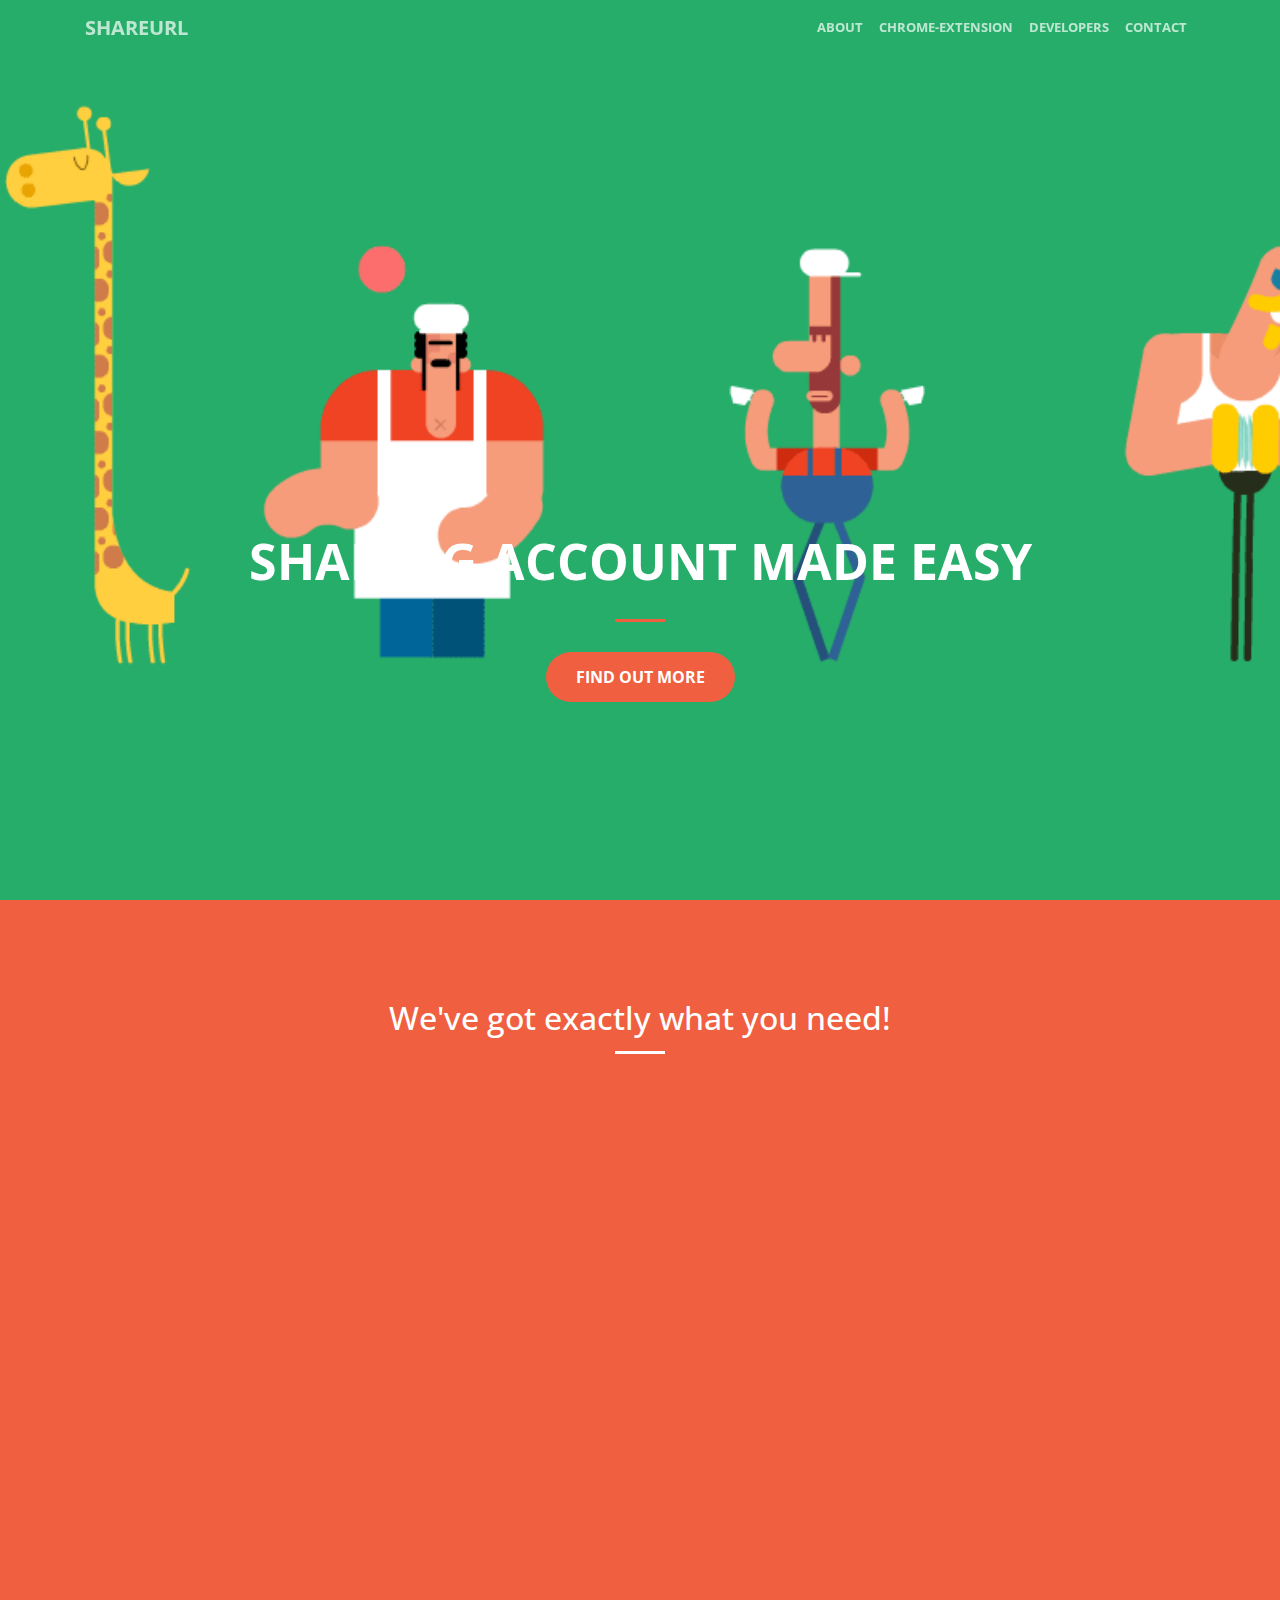
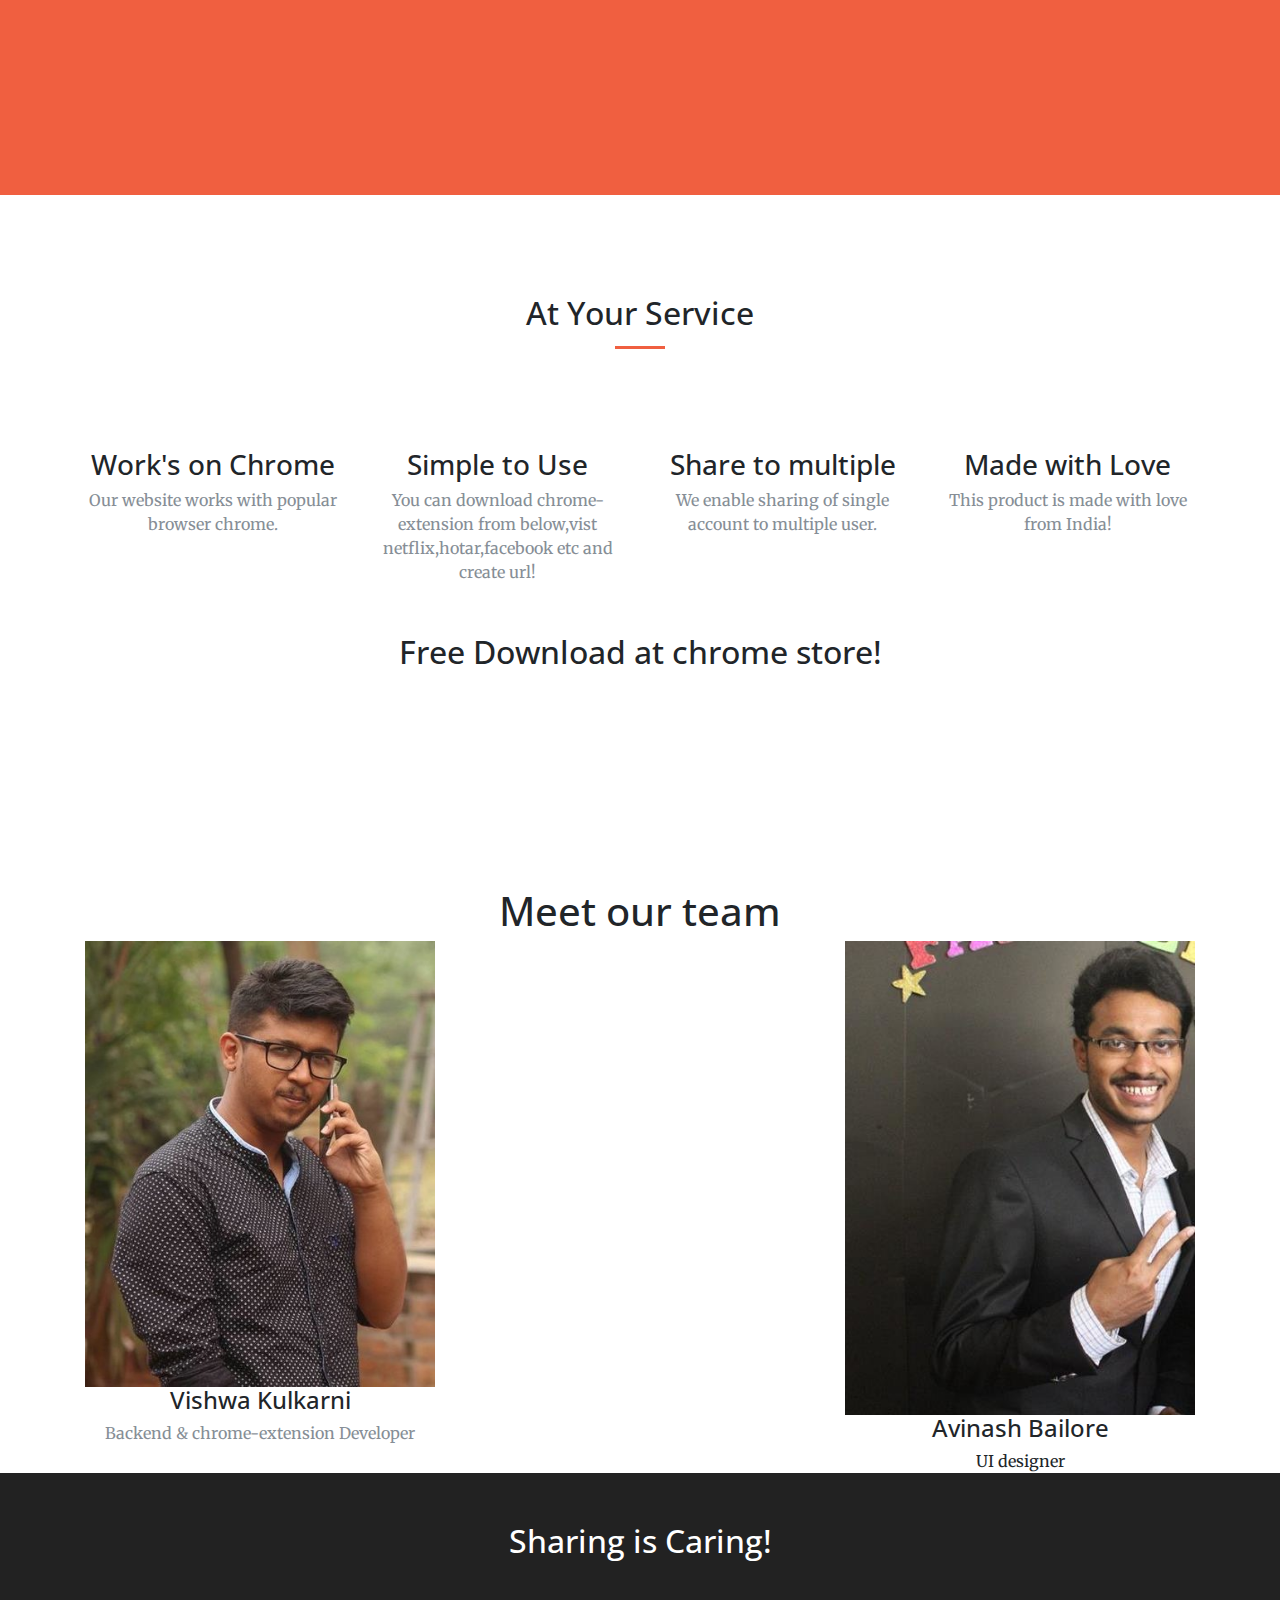
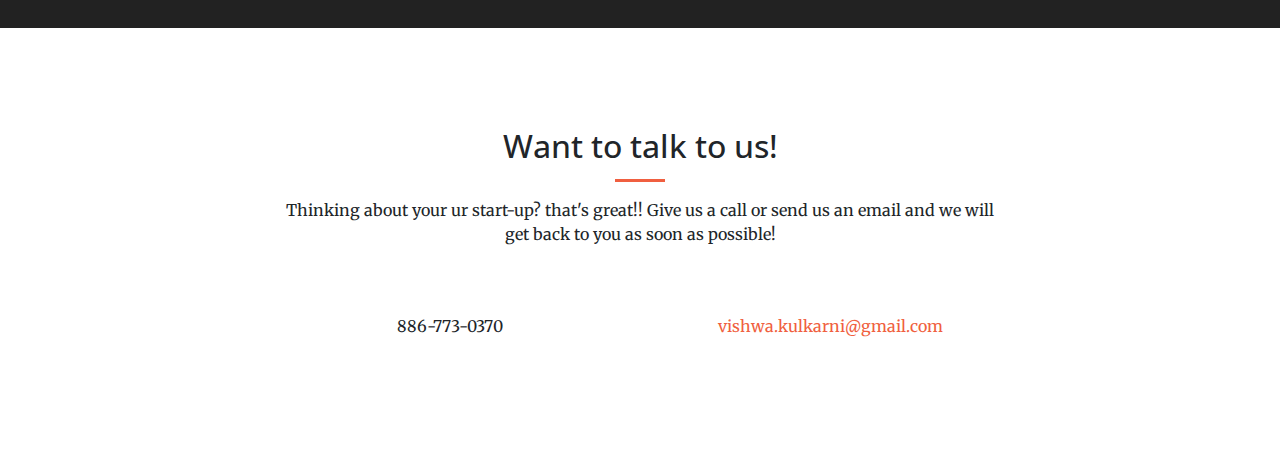
==== commit 584bad87: "added favicon and certificate" ====
--- a/templates/index.html
+++ b/templates/index.html
@@ -12,6 +12,9 @@
 
     <!-- Bootstrap core CSS -->
     <link href="../static/vendor/bootstrap/css/bootstrap.min.css" rel="stylesheet">
+
+    <link rel="shortcut icon" type="image/png" href="../static/img/icons/logo.png"/>
+
 
     <!-- Custom fonts for this template -->
     <link href="../static/vendor/font-awesome/css/font-awesome.min.css" rel="stylesheet" type="text/css">
